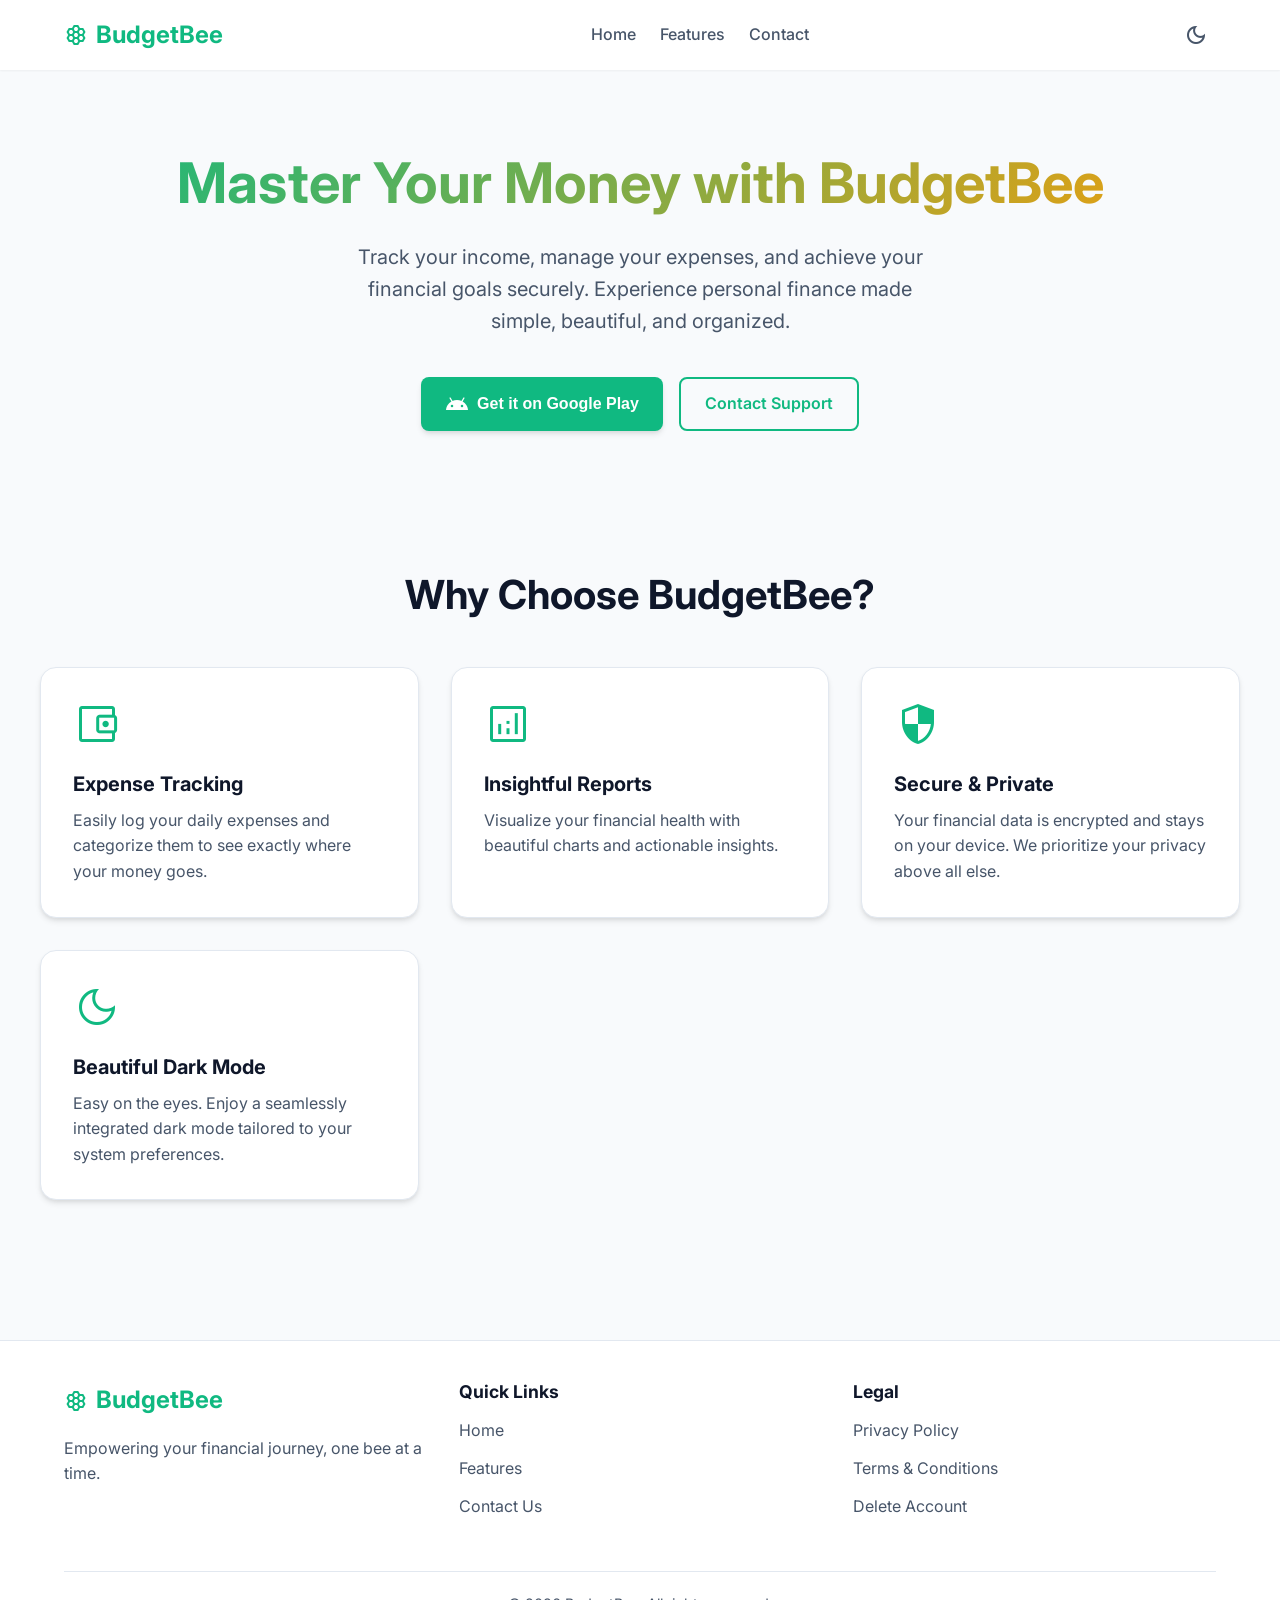
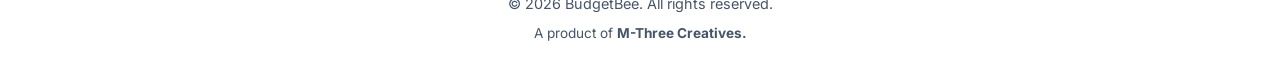
==== index.html @ 808fe596 "Initial commit" ====
<!DOCTYPE html>
<html lang="en">
<head>
    <meta charset="UTF-8">
    <meta name="viewport" content="width=device-width, initial-scale=1.0">
    <title>BudgetBee - Smart Personal Finance</title>
    <link rel="stylesheet" href="style.css">
</head>
<body>
    <header>
        <div class="container nav-container">
            <a href="index.html" class="logo">
                <span class="material-symbols-outlined">hive</span>
                BudgetBee
            </a>
            <nav class="nav-links">
                <a href="index.html">Home</a>
                <a href="#features">Features</a>
                <a href="contact.html">Contact</a>
            </nav>
            <button class="theme-toggle" id="theme-toggle" aria-label="Toggle Dark Mode">
                <span class="material-symbols-outlined" id="theme-icon">dark_mode</span>
            </button>
        </div>
    </header>

    <main>
        <section class="hero container animate-on-scroll">
            <h1>Master Your Money with BudgetBee</h1>
            <p>Track your income, manage your expenses, and achieve your financial goals securely. Experience personal finance made simple, beautiful, and organized.</p>
            <div style="display: flex; gap: 16px; justify-content: center; margin-top: 24px;">
                <button class="btn btn-primary">
                    <span class="material-symbols-outlined">android</span>
                    Get it on Google Play
                </button>
                <a href="contact.html" class="btn btn-outline">Contact Support</a>
            </div>
        </section>

        <section id="features" class="features container">
            <h2 class="section-title animate-on-scroll">Why Choose BudgetBee?</h2>
            <div class="features-grid">
                <div class="card feature-card animate-on-scroll">
                    <span class="material-symbols-outlined">account_balance_wallet</span>
                    <h3>Expense Tracking</h3>
                    <p>Easily log your daily expenses and categorize them to see exactly where your money goes.</p>
                </div>
                <div class="card feature-card animate-on-scroll">
                    <span class="material-symbols-outlined">analytics</span>
                    <h3>Insightful Reports</h3>
                    <p>Visualize your financial health with beautiful charts and actionable insights.</p>
                </div>
                <div class="card feature-card animate-on-scroll">
                    <span class="material-symbols-outlined">security</span>
                    <h3>Secure & Private</h3>
                    <p>Your financial data is encrypted and stays on your device. We prioritize your privacy above all else.</p>
                </div>
                <div class="card feature-card animate-on-scroll">
                    <span class="material-symbols-outlined">dark_mode</span>
                    <h3>Beautiful Dark Mode</h3>
                    <p>Easy on the eyes. Enjoy a seamlessly integrated dark mode tailored to your system preferences.</p>
                </div>
            </div>
        </section>
    </main>

    <footer>
        <div class="container">
            <div class="footer-content">
                <div class="footer-col">
                    <a href="index.html" class="logo" style="margin-bottom: 16px;">
                        <span class="material-symbols-outlined">hive</span> BudgetBee
                    </a>
                    <p style="color: var(--text-secondary);">Empowering your financial journey, one bee at a time.</p>
                </div>
                <div class="footer-col">
                    <h4>Quick Links</h4>
                    <ul>
                        <li><a href="index.html">Home</a></li>
                        <li><a href="#features">Features</a></li>
                        <li><a href="contact.html">Contact Us</a></li>
                    </ul>
                </div>
                <div class="footer-col">
                    <h4>Legal</h4>
                    <ul>
                        <li><a href="privacy-policy.html">Privacy Policy</a></li>
                        <li><a href="terms.html">Terms & Conditions</a></li>
                        <li><a href="delete-account.html">Delete Account</a></li>
                    </ul>
                </div>
            </div>
            <div class="footer-bottom">
                &copy; 2026 BudgetBee. All rights reserved.<br>
                <span style="font-size: 0.85rem; color: var(--text-secondary); margin-top: 8px; display: inline-block;">A product of <strong>M-Three Creatives.</strong></span>
            </div>
        </div>
    </footer>

    <script src="script.js"></script>
</body>
</html>
---- style.css ----
@import url('https://fonts.googleapis.com/css2?family=Inter:wght@300;400;500;600;700&display=swap');
@import url('https://fonts.googleapis.com/css2?family=Material+Symbols+Outlined:opsz,wght,FILL,GRAD@24,400,0,0');

:root {
  /* Colors - Light Theme (Default) */
  --bg-color: #f8fafc;
  --surface-color: #ffffff;
  --text-primary: #0f172a;
  --text-secondary: #475569;
  --primary-color: #10b981;
  --primary-hover: #059669;
  --accent-color: #f59e0b;
  --border-color: #e2e8f0;
  --shadow-sm: 0 1px 2px 0 rgba(0, 0, 0, 0.05);
  --shadow-md: 0 4px 6px -1px rgba(0, 0, 0, 0.1), 0 2px 4px -1px rgba(0, 0, 0, 0.06);
  --shadow-lg: 0 10px 15px -3px rgba(0, 0, 0, 0.1), 0 4px 6px -2px rgba(0, 0, 0, 0.05);
  --transition: all 0.3s ease;
}

[data-theme='dark'] {
  /* Colors - Dark Theme */
  --bg-color: #0f172a;
  --surface-color: #1e293b;
  --text-primary: #f8fafc;
  --text-secondary: #94a3b8;
  --border-color: #334155;
  --shadow-sm: 0 1px 2px 0 rgba(0, 0, 0, 0.5);
  --shadow-md: 0 4px 6px -1px rgba(0, 0, 0, 0.4);
  --shadow-lg: 0 10px 15px -3px rgba(0, 0, 0, 0.5);
}

* {
  margin: 0;
  padding: 0;
  box-sizing: border-box;
}

body {
  font-family: 'Inter', sans-serif;
  background-color: var(--bg-color);
  color: var(--text-primary);
  line-height: 1.6;
  transition: background-color 0.3s, color 0.3s;
  overflow-x: hidden;
}

h1, h2, h3, h4 {
  color: var(--text-primary);
  font-weight: 700;
  line-height: 1.2;
}

a {
  text-decoration: none;
  color: var(--primary-color);
  transition: var(--transition);
}

a:hover {
  color: var(--primary-hover);
}

/* Layout */
.container {
  max-width: 1200px;
  margin: 0 auto;
  padding: 0 24px;
}

header {
  background-color: var(--surface-color);
  box-shadow: var(--shadow-sm);
  position: sticky;
  top: 0;
  z-index: 1000;
  transition: background-color 0.3s;
}

.nav-container {
  display: flex;
  justify-content: space-between;
  align-items: center;
  height: 70px;
}

.logo {
  font-size: 1.5rem;
  font-weight: 700;
  color: var(--primary-color);
  display: flex;
  align-items: center;
  gap: 8px;
}

.nav-links {
  display: flex;
  gap: 24px;
  align-items: center;
}

.nav-links a {
  color: var(--text-secondary);
  font-weight: 500;
}

.nav-links a:hover {
  color: var(--primary-color);
}

.theme-toggle {
  background: none;
  border: none;
  color: var(--text-secondary);
  cursor: pointer;
  padding: 8px;
  border-radius: 50%;
  display: flex;
  align-items: center;
  justify-content: center;
  transition: var(--transition);
}

.theme-toggle:hover {
  background-color: var(--border-color);
  color: var(--text-primary);
}

/* Hero Section */
.hero {
  padding: 80px 0;
  text-align: center;
}

.hero h1 {
  font-size: 3.5rem;
  margin-bottom: 24px;
  background: linear-gradient(135deg, var(--primary-color), var(--accent-color));
  -webkit-background-clip: text;
  -webkit-text-fill-color: transparent;
}

.hero p {
  font-size: 1.25rem;
  color: var(--text-secondary);
  max-width: 600px;
  margin: 0 auto 40px;
}

/* Buttons */
.btn {
  display: inline-flex;
  align-items: center;
  justify-content: center;
  gap: 8px;
  padding: 12px 24px;
  border-radius: 8px;
  font-weight: 600;
  cursor: pointer;
  border: none;
  transition: var(--transition);
  font-size: 1rem;
  position: relative;
  overflow: hidden;
}

.btn-primary {
  background-color: var(--primary-color);
  color: #ffffff;
  box-shadow: var(--shadow-md);
}

.btn-primary:hover {
  background-color: var(--primary-hover);
  color: #ffffff;
  transform: translateY(-2px);
  box-shadow: var(--shadow-lg);
}

.btn-outline {
  background-color: transparent;
  color: var(--primary-color);
  border: 2px solid var(--primary-color);
}

.btn-outline:hover {
  background-color: rgba(16, 185, 129, 0.1);
}

/* Material Cards */
.card {
  background-color: var(--surface-color);
  border-radius: 16px;
  padding: 32px;
  box-shadow: var(--shadow-md);
  transition: var(--transition);
  border: 1px solid var(--border-color);
}

.card:hover {
  box-shadow: var(--shadow-lg);
  transform: translateY(-4px);
}

/* Features Grid */
.features {
  padding: 60px 0;
}

.section-title {
  text-align: center;
  font-size: 2.5rem;
  margin-bottom: 48px;
}

.features-grid {
  display: grid;
  grid-template-columns: repeat(auto-fit, minmax(300px, 1fr));
  gap: 32px;
}

.feature-card .material-symbols-outlined {
  font-size: 48px;
  color: var(--primary-color);
  margin-bottom: 24px;
}

.feature-card h3 {
  font-size: 1.25rem;
  margin-bottom: 12px;
}

.feature-card p {
  color: var(--text-secondary);
}

/* Forms */
.form-group {
  margin-bottom: 24px;
}

.form-label {
  display: block;
  margin-bottom: 8px;
  font-weight: 500;
  color: var(--text-primary);
}

.form-control {
  width: 100%;
  padding: 12px 16px;
  border: 1px solid var(--border-color);
  border-radius: 8px;
  background-color: var(--bg-color);
  color: var(--text-primary);
  font-size: 1rem;
  font-family: inherit;
  transition: var(--transition);
}

.form-control:focus {
  outline: none;
  border-color: var(--primary-color);
  box-shadow: 0 0 0 3px rgba(16, 185, 129, 0.2);
}

textarea.form-control {
  resize: vertical;
  min-height: 120px;
}

/* Footer */
footer {
  background-color: var(--surface-color);
  padding: 40px 0 20px;
  margin-top: 80px;
  border-top: 1px solid var(--border-color);
}

.footer-content {
  display: grid;
  grid-template-columns: repeat(auto-fit, minmax(200px, 1fr));
  gap: 32px;
  margin-bottom: 40px;
}

.footer-col h4 {
  margin-bottom: 16px;
  font-size: 1.1rem;
}

.footer-col ul {
  list-style: none;
}

.footer-col ul li {
  margin-bottom: 12px;
}

.footer-col ul li a {
  color: var(--text-secondary);
}

.footer-col ul li a:hover {
  color: var(--primary-color);
}

.footer-bottom {
  text-align: center;
  padding-top: 20px;
  border-top: 1px solid var(--border-color);
  color: var(--text-secondary);
  font-size: 0.9rem;
}

/* Content Pages (Privacy, Terms, Delete Account) */
.content-page {
  padding: 60px 0;
}

.content-card {
  max-width: 800px;
  margin: 0 auto;
}

.content-card h1 {
  margin-bottom: 24px;
  font-size: 2.5rem;
}

.content-card h2 {
  margin-top: 32px;
  margin-bottom: 16px;
  font-size: 1.5rem;
}

.content-card p {
  margin-bottom: 16px;
  color: var(--text-secondary);
}

.content-card ul {
  margin-bottom: 16px;
  padding-left: 24px;
  color: var(--text-secondary);
}

.content-card li {
  margin-bottom: 8px;
}

/* Animations */
.animate-on-scroll {
  opacity: 0;
  transform: translateY(30px);
  transition: opacity 0.6s ease-out, transform 0.6s ease-out;
}

.animate-on-scroll.is-visible {
  opacity: 1;
  transform: translateY(0);
}

/* Ripple Effect */
.ripple {
  position: absolute;
  border-radius: 50%;
  transform: scale(0);
  animation: ripple 0.6s linear;
  background-color: rgba(255, 255, 255, 0.7);
}

@keyframes ripple {
  to {
    transform: scale(4);
    opacity: 0;
  }
}

/* Responsive */
@media (max-width: 768px) {
  .hero h1 {
    font-size: 2.5rem;
  }
  .nav-links {
    display: none; /* In a real app, implement a hamburger menu */
  }
  .nav-container {
    justify-content: center;
    position: relative;
  }
  .theme-toggle {
    position: absolute;
    right: 0;
  }
}
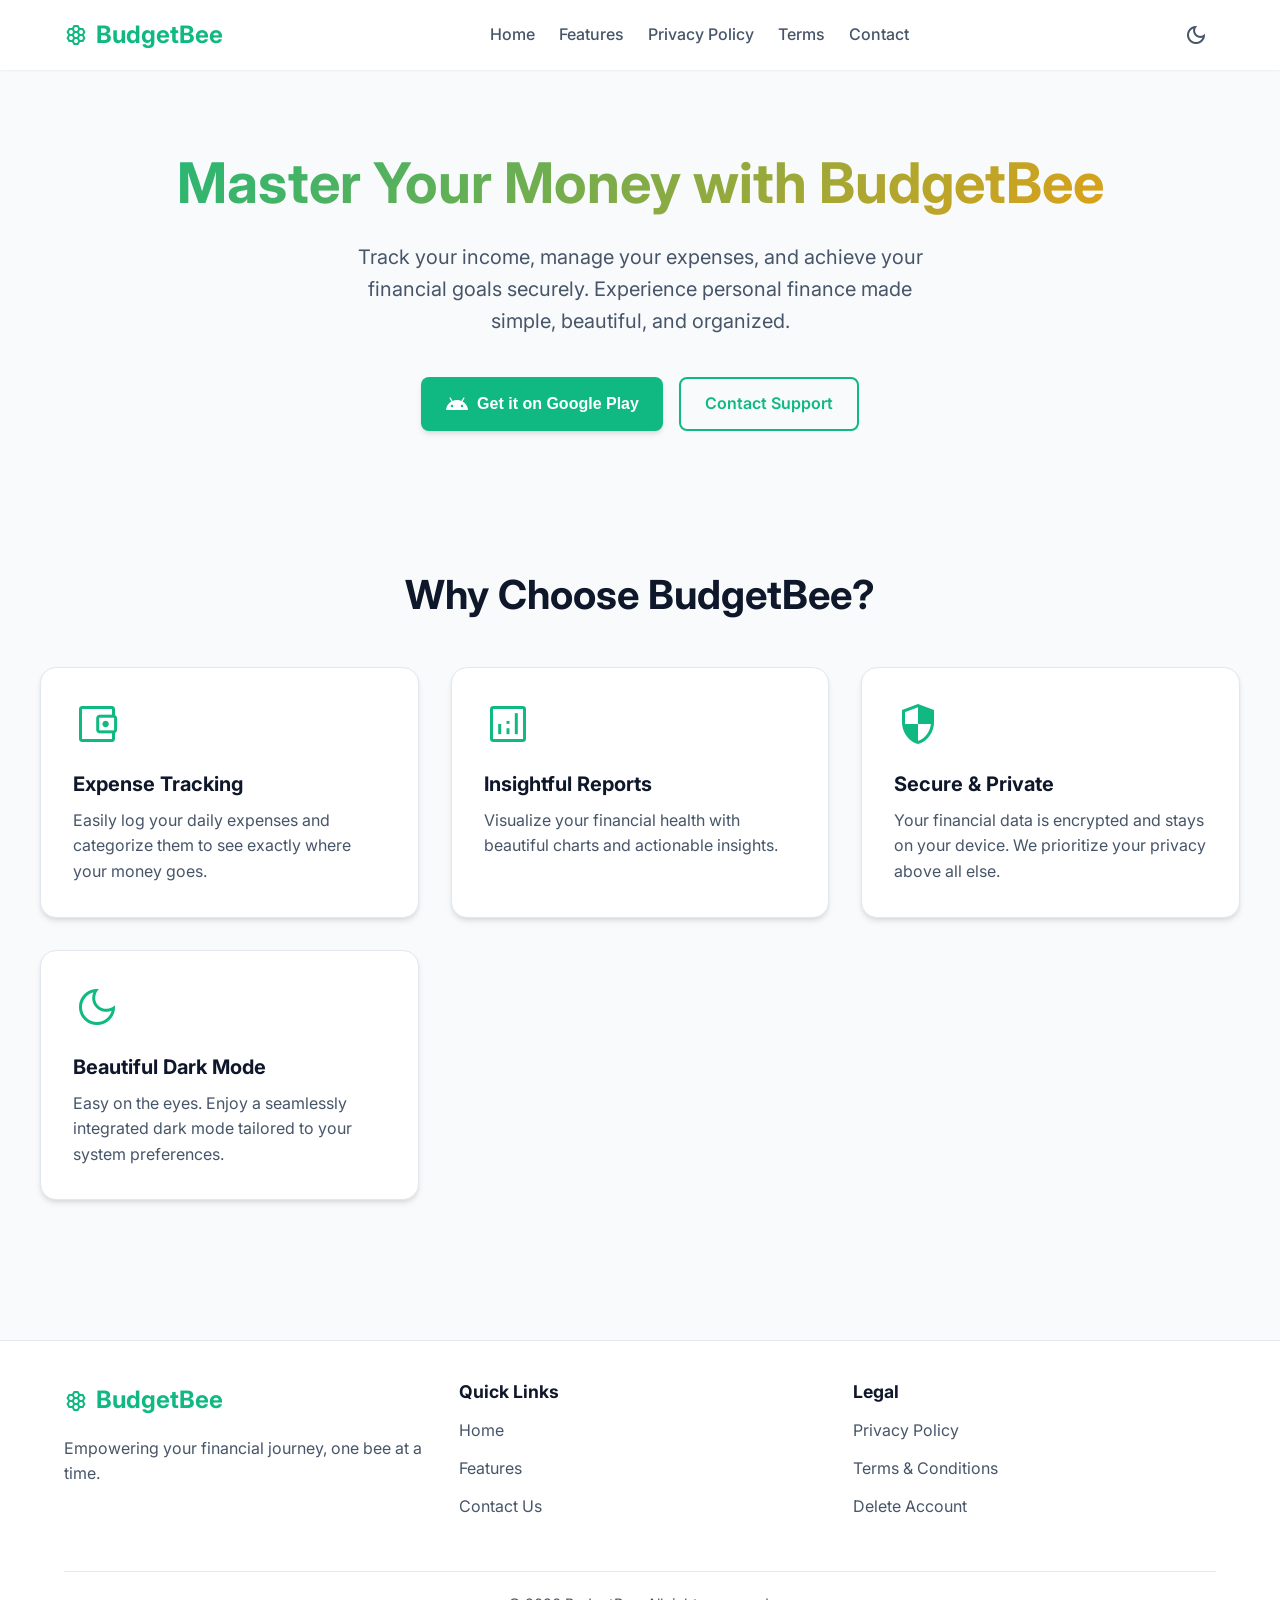
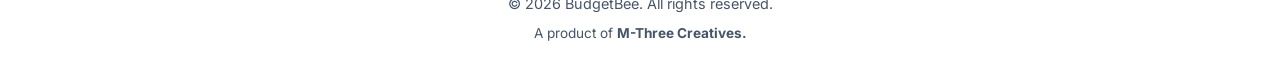
==== commit 224c56a5: "Make navbar identical across all pages" ====
--- a/index.html
+++ b/index.html
@@ -15,7 +15,9 @@
             </a>
             <nav class="nav-links">
                 <a href="index.html">Home</a>
-                <a href="#features">Features</a>
+                <a href="index.html#features">Features</a>
+                <a href="privacy-policy.html">Privacy Policy</a>
+                <a href="terms.html">Terms</a>
                 <a href="contact.html">Contact</a>
             </nav>
             <button class="theme-toggle" id="theme-toggle" aria-label="Toggle Dark Mode">
